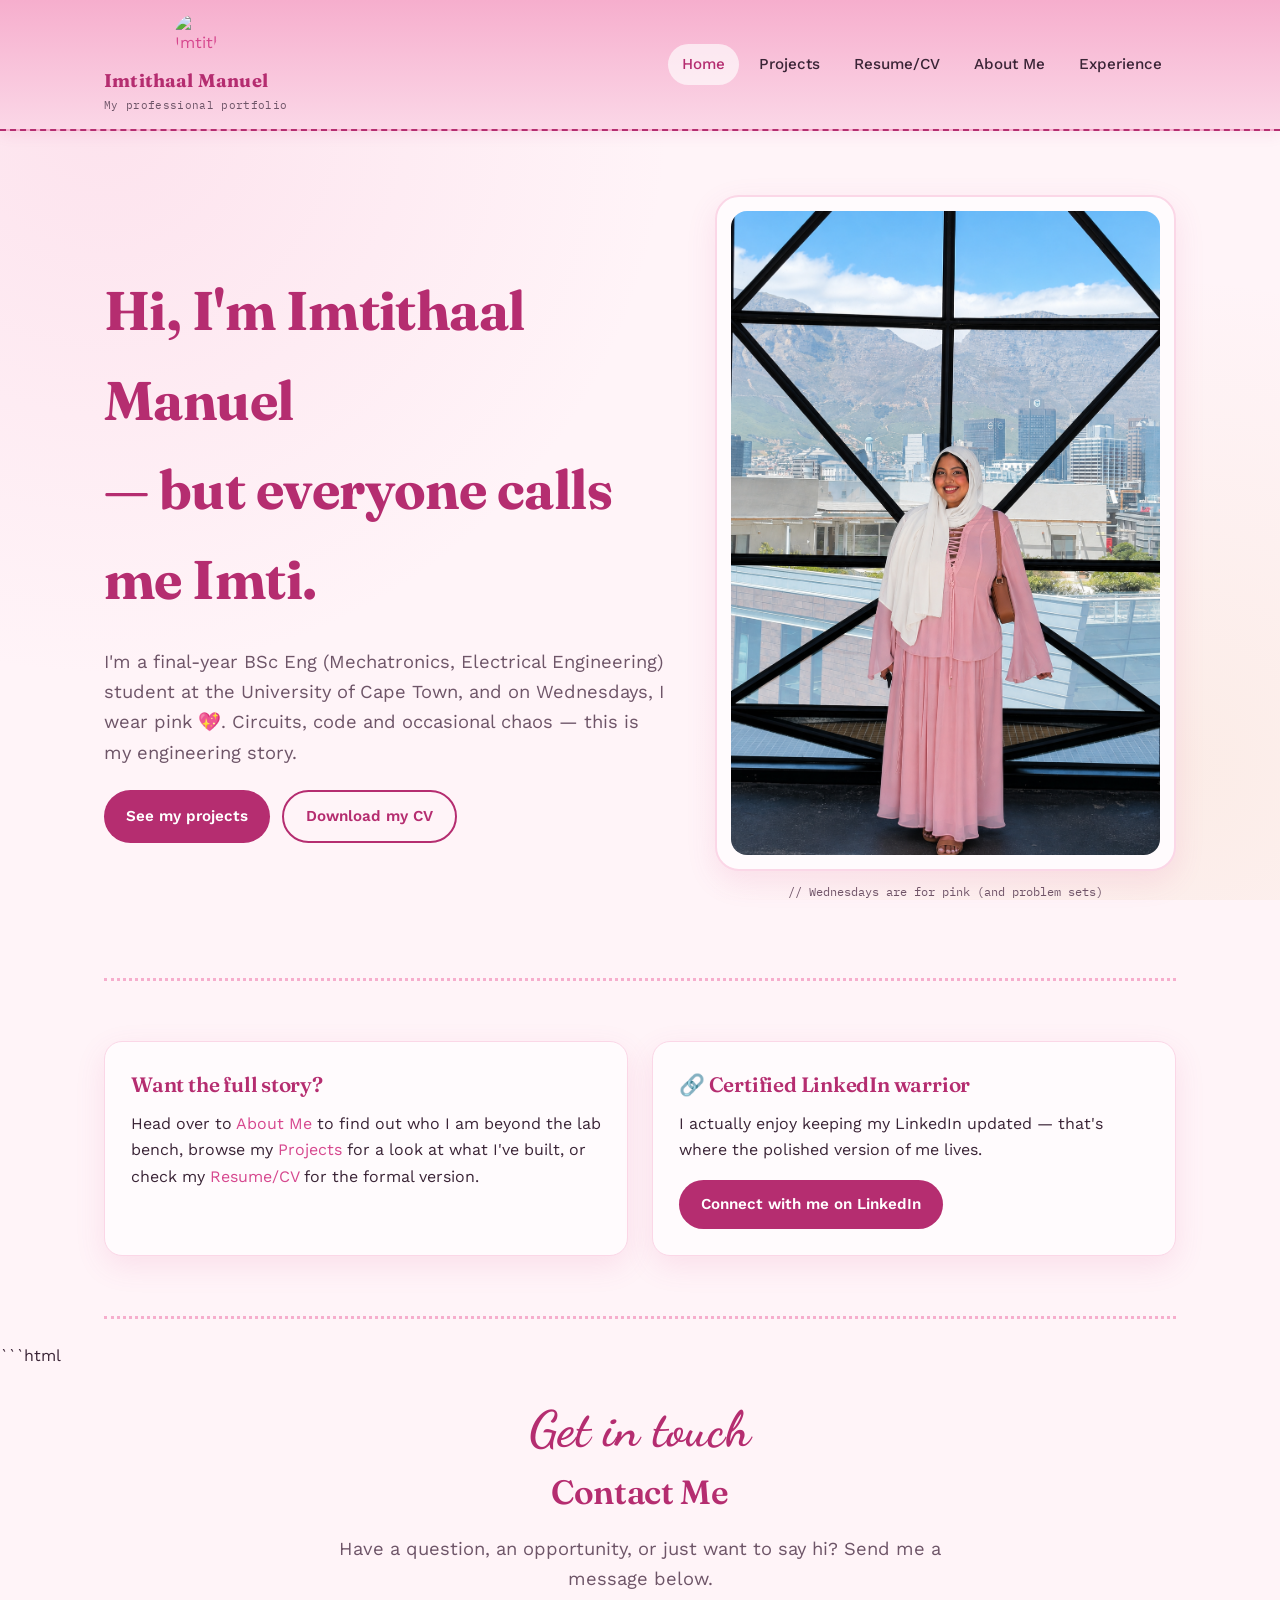
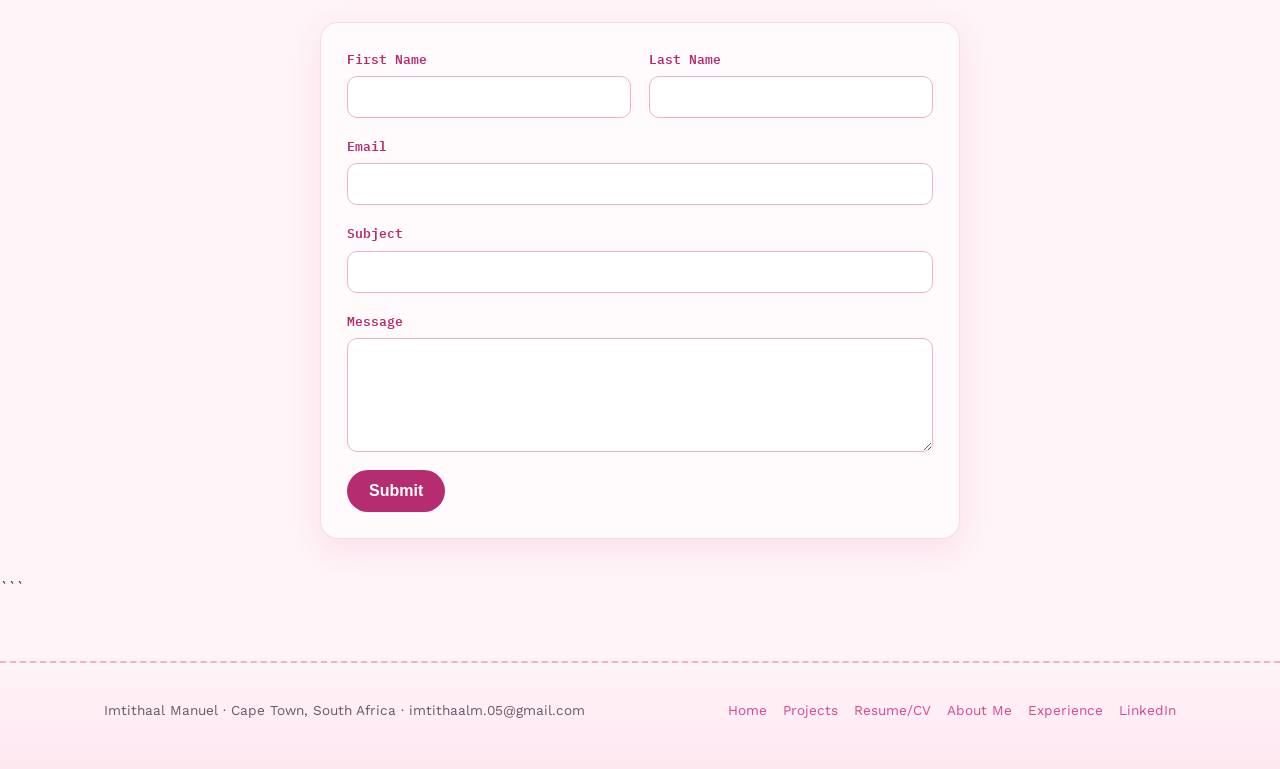
==== index.html @ 87aeeefc "profile pc" ====
<!DOCTYPE html>
<html lang="en">
<head>
<meta charset="UTF-8">
<meta name="viewport" content="width=device-width, initial-scale=1.0">
<title>Imtithaal Manuel — Eportfolio</title>
<meta name="description" content="Imtithaal (Imti) Manuel — 4th year Mechatronics Engineering student at UCT. Eportfolio of projects, experience and CV.">
<link rel="icon" href="data:image/svg+xml,%3Csvg xmlns='http://www.w3.org/2000/svg' viewBox='0 0 100 100'%3E%3Ccircle cx='50' cy='50' r='45' fill='%23f6aecd'/%3E%3Ccircle cx='50' cy='50' r='16' fill='%23d6478e'/%3E%3C/svg%3E">
<link rel="stylesheet" href="style.css">

</head>
<body>
<a class="skip-link" href="#main">Skip to content</a>

<header class="site-header">
  <nav class="nav">

    <a href="index.html" class="brand">
      <img src="images/anime.png" alt="Imtithaal Manuel" class="brand-photo">

      <span class="brand-text">
        <span class="brand-name">Imtithaal Manuel</span>
        <span class="brand-tagline">My professional portfolio</span>
      </span>
    </a>

    <input type="checkbox" id="nav-toggle" class="nav-toggle">

    <label for="nav-toggle" class="hamburger" aria-label="Toggle navigation">
      <span></span>
      <span></span>
      <span></span>
    </label>

    <ul class="nav-links">
      <li><a href="index.html" class="active">Home</a></li>
      <li><a href="projects.html">Projects</a></li>
      <li><a href="cv.html">Resume/CV</a></li>
      <li><a href="about.html">About Me</a></li>
      <li><a href="experience.html">Experience</a></li>
    </ul>

  </nav>
</header>

<main id="main">

  <section class="hero">

    <div class="wrap hero-grid">

      <div>

        <h1>Hi, I'm Imtithaal Manuel<br>&mdash; but everyone calls me Imti.</h1>

        <p class="lede">I'm a final-year BSc Eng (Mechatronics, Electrical Engineering) student at the University of Cape Town, and on Wednesdays, I wear pink &#128150;. Circuits, code and occasional chaos &mdash; this is my engineering story.</p>

        <div class="btn-row">

          <a class="btn" href="projects.html">See my projects</a>

          <a class="btn btn-outline" href="files/Imtithaal_Manuel_CV.pdf" download>Download my CV</a>

        </div>

      </div>

      <div>

        <div class="hero-photo-frame">

          <img src="images/me.png" alt="Imti smiling, wearing a pink outfit">

        </div>

        <p class="hero-photo-caption">// Wednesdays are for pink (and problem sets)</p>

      </div>

    </div>

  </section>

  <div class="wrap"><div class="trace-divider"></div></div>

  <section>
    <div class="wrap">
      <div class="grid-2">
        <div class="card">
          <h3 class="mt-0">Want the full story?</h3>
          <p>Head over to <a href="about.html">About Me</a> to find out who I am beyond the lab bench, browse my <a href="projects.html">Projects</a> for a look at what I've built, or check my <a href="cv.html">Resume/CV</a> for the formal version.</p>
        </div>
        <div class="card">
          <h3 class="mt-0">&#128279; Certified LinkedIn warrior</h3>
          <p>I actually enjoy keeping my LinkedIn updated &mdash; that's where the polished version of me lives.</p>
          <a class="btn" href="https://www.linkedin.com/in/imtithaal-m-58539129a" target="_blank" rel="noopener">Connect with me on LinkedIn</a>
        </div>
      </div>
    </div>
  </section>

  <div class="wrap"><div class="trace-divider"></div></div>

 ```html
<section>
  <div class="wrap">
    <div class="section-head text-center">
      <span class="eyebrow">Get in touch</span>
      <h2>Contact Me</h2>
      <p class="lede" style="margin:0 auto;">
        Have a question, an opportunity, or just want to say hi? Send me a message below.
      </p>
    </div>

    <form class="contact-form card"
          action="https://api.web3forms.com/submit"
          method="POST">

      <!-- Web3Forms access key -->
      <input type="hidden" name="access_key" value="YOUR_ACCESS_KEY">

      <!-- Email settings -->
      <input type="hidden" name="subject" value="New message from your portfolio">
      <input type="hidden" name="from_name" value="Portfolio Contact Form">

      <!-- Honeypot spam protection -->
      <input type="checkbox" name="botcheck" class="hidden" style="display:none;">

      <div class="form-row">
        <div class="form-field">
          <label for="first-name">First Name</label>
          <input type="text" id="first-name" name="First Name" required>
        </div>

        <div class="form-field">
          <label for="last-name">Last Name</label>
          <input type="text" id="last-name" name="Last Name" required>
        </div>
      </div>

      <div class="form-field">
        <label for="email">Email</label>
        <input type="email" id="email" name="Email" required>
      </div>

      <div class="form-field">
        <label for="subject-input">Subject</label>
        <input type="text" id="subject-input" name="Subject" required>
      </div>

      <div class="form-field">
        <label for="message">Message</label>
        <textarea id="message" name="Message" rows="5" required></textarea>
      </div>

      <button type="submit" class="btn">Submit</button>

    </form>
  </div>
</section>
```


</main>

<footer class="site-footer">
  <div class="wrap footer-inner">
    <p>Imtithaal Manuel &middot; Cape Town, South Africa &middot; imtithaalm.05@gmail.com</p>
    <div class="footer-links">
      <a href="index.html">Home</a>
      <a href="projects.html">Projects</a>
      <a href="cv.html">Resume/CV</a>
      <a href="about.html">About Me</a>
      <a href="experience.html">Experience</a>
      <a href="https://www.linkedin.com/in/imtithaal-m-58539129a" target="_blank" rel="noopener">LinkedIn</a>
    </div>
  </div>
</footer>

</body>
</html>
---- style.css ----
/* =========================================================
   Imti Manuel — Eportfolio
   Design system: "Pink Circuit" — baby pink + PCB trace motifs
   ========================================================= */

@import url('https://fonts.googleapis.com/css2?family=Fraunces:ital,opsz,wght@0,9..144,400;0,9..144,600;0,9..144,700;1,9..144,500&family=Work+Sans:wght@300;400;500;600;700&family=IBM+Plex+Mono:wght@400;500;600&family=Dancing+Script:wght@600;700&display=swap');

:root{
  --pink-bg:      #fff4f8;
  --pink-card:    #fffbfd;
  --pink-primary: #f6aecd;
  --pink-soft:    #fbd7e7;
  --pink-deep:    #d6478e;
  --pink-deeper:  #b52d70;
  --ink:          #3a2436;
  --ink-soft:     #6e5568;
  --gold:         #dba64c;
  --trace:        #f2c6dc;
  --radius:       18px;
  --shadow:       0 10px 30px rgba(214,71,142,0.12);
  --maxw:         1120px;
}

*{box-sizing:border-box;}
html{scroll-behavior:smooth;}

body{
  margin:0;
  background:var(--pink-bg);
  color:var(--ink);
  font-family:'Work Sans', sans-serif;
  font-weight:400;
  line-height:1.65;
  -webkit-font-smoothing:antialiased;
}

/* Circuit trace background wash on body */
body{
  background-image:
    radial-gradient(circle at 8% 12%, rgba(246,174,205,0.25), transparent 40%),
    radial-gradient(circle at 92% 85%, rgba(219,166,76,0.10), transparent 35%);
  background-attachment:fixed;
}

h1,h2,h3,h4{
  font-family:'Fraunces', serif;
  color:var(--pink-deeper);
  margin:0 0 0.4em 0;
  font-weight:600;
  letter-spacing:-0.01em;
}

h1{font-size:clamp(2.2rem,5vw,3.4rem); font-weight:700;}
h2{font-size:clamp(1.5rem,3vw,2.1rem);}
h3{font-size:1.3rem;}

p{margin:0 0 1em 0;}
a{color:var(--pink-deep); text-decoration:none;}
a:hover{color:var(--pink-deeper); text-decoration:underline;}

.mono{
  font-family:'IBM Plex Mono', monospace;
  letter-spacing:0.02em;
}

.wrap{
  max-width:var(--maxw);
  margin:0 auto;
  padding:0 24px;
}

/* ---------- Skip link / focus ---------- */
a:focus-visible, button:focus-visible, .chip:focus-visible{
  outline:3px solid var(--pink-deeper);
  outline-offset:2px;
}
.skip-link{
  position:absolute; left:-999px; top:auto;
  background:var(--pink-deeper); color:#fff; padding:10px 16px; border-radius:8px; z-index:999;
}
.skip-link:focus{ left:16px; top:16px; }

/* ---------- Header / Nav (the "board edge") ---------- */
.site-header{
  position:sticky; top:0; z-index:50;
  background:linear-gradient(180deg, var(--pink-primary), var(--pink-soft));
  border-bottom:2px dashed var(--pink-deeper);
  box-shadow:0 4px 14px rgba(181,45,112,0.08);
}
.nav{
  display:flex; align-items:center; justify-content:space-between;
  padding:14px 24px; max-width:var(--maxw); margin:0 auto;
}
.brand{
  display:flex; flex-direction:column; align-items:flex-start; gap:1px;
  text-decoration:none;
}
.brand:hover{ text-decoration:none; }
.brand-name{
  font-family:'Fraunces', serif;
  font-weight:700;
  font-size:1.15rem;
  color:var(--pink-deeper);
  letter-spacing:0.01em;
}
.brand-tagline{
  font-family:'IBM Plex Mono', monospace;
  font-size:0.7rem;
  color:var(--ink-soft);
  letter-spacing:0.03em;
}
.nav-links{
  display:flex; gap:6px; list-style:none; margin:0; padding:0;
}
.nav-links a{
  display:inline-block;
  padding:8px 14px;
  border-radius:999px;
  color:var(--ink);
  font-weight:500;
  font-size:0.95rem;
}
.nav-links a:hover, .nav-links a.active{
  background:rgba(255,255,255,0.65);
  text-decoration:none;
  color:var(--pink-deeper);
}
.nav-toggle{ display:none; }
.hamburger{
  display:none;
  background:none; border:2px solid var(--pink-deeper); border-radius:10px;
  width:42px; height:38px; cursor:pointer;
  flex-direction:column; align-items:center; justify-content:center; gap:4px;
}
.hamburger span{ width:20px; height:2px; background:var(--pink-deeper); display:block; }

@media (max-width: 760px){
  .hamburger{ display:flex; }
  .nav-links{
    position:absolute; top:100%; left:0; right:0;
    flex-direction:column; background:var(--pink-soft);
    padding:10px 20px 18px; gap:2px;
    display:none;
    border-bottom:2px dashed var(--pink-deeper);
  }
  .nav-toggle:checked ~ .nav-links{ display:flex; }
  .nav-links a{ width:100%; }
}

/* ---------- Hero ---------- */
.hero{
  padding:64px 0 40px;
}
.hero-grid{
  display:grid;
  grid-template-columns:1.1fr 0.9fr;
  gap:48px;
  align-items:center;
}
@media (max-width:820px){ .hero-grid{ grid-template-columns:1fr; } }

.eyebrow{
  display:block;
  font-family:'Dancing Script', cursive;
  font-size:clamp(2rem, 4.5vw, 3.1rem);
  font-weight:700;
  text-transform:none;
  letter-spacing:0.01em;
  color:var(--pink-deeper);
  margin-bottom:10px;
  line-height:1;
}

.hero-photo-frame{
  position:relative;
  border-radius:24px;
  padding:14px;
  background:var(--pink-card);
  box-shadow:var(--shadow);
  border:2px solid var(--pink-soft);
}
.hero-photo-frame img{
  width:100%; display:block; border-radius:16px;
}
.hero-photo-caption{
  font-family:'IBM Plex Mono', monospace;
  font-size:0.78rem;
  color:var(--ink-soft);
  text-align:center;
  margin-top:10px;
}

.lede{
  font-size:1.15rem;
  color:var(--ink-soft);
  max-width:56ch;
}

.btn{
  display:inline-flex; align-items:center; gap:8px;
  background:var(--pink-deeper); color:#fff;
  padding:12px 22px; border-radius:999px;
  font-weight:600; font-size:0.95rem;
  border:none; cursor:pointer;
}
.btn:hover{ background:var(--pink-deep); text-decoration:none; color:#fff; }
.btn-outline{
  background:transparent; color:var(--pink-deeper);
  border:2px solid var(--pink-deeper);
}
.btn-outline:hover{ background:var(--pink-soft); color:var(--pink-deeper); }
.btn-row{ display:flex; gap:12px; flex-wrap:wrap; margin-top:22px; }

/* ---------- Divider ---------- */
.trace-divider{
  width:100%; height:0; margin:24px 0;
  border-top:3px dotted var(--pink-primary);
}

/* ---------- Sections ---------- */
section{ padding:36px 0; }
.section-head{ margin-bottom:28px; }
.section-head .eyebrow{ margin-bottom:10px; }

/* ---------- Chips / tags (component labels) ---------- */
.chips{ display:flex; flex-wrap:wrap; gap:10px; }
.chip{
  font-family:'IBM Plex Mono', monospace;
  font-size:0.82rem;
  background:var(--pink-card);
  border:1.5px solid var(--pink-primary);
  color:var(--ink);
  padding:7px 13px;
  border-radius:8px;
  position:relative;
}

/* ---------- Cards ---------- */
.card{
  background:var(--pink-card);
  border-radius:var(--radius);
  border:1px solid var(--pink-soft);
  box-shadow:var(--shadow);
  padding:26px;
}
.grid-2{ display:grid; grid-template-columns:1fr 1fr; gap:24px; }
.grid-3{ display:grid; grid-template-columns:repeat(3,1fr); gap:20px; }
@media (max-width:820px){ .grid-2, .grid-3{ grid-template-columns:1fr; } }

.gallery-strip{
  display:grid; grid-template-columns:repeat(4,1fr); gap:16px;
}
@media (max-width:820px){ .gallery-strip{ grid-template-columns:repeat(2,1fr); } }
.gallery-strip figure{ margin:0; }
.gallery-strip img{
  width:100%; height:190px; object-fit:cover; border-radius:14px;
  border:2px solid var(--pink-soft);
}
.gallery-strip figcaption{
  font-family:'IBM Plex Mono', monospace;
  font-size:0.74rem; color:var(--ink-soft);
  margin-top:8px; text-align:center;
}

/* ---------- IC-chip style badge for course codes ---------- */
.ic-badge{
  display:inline-block;
  font-family:'Dancing Script', cursive;
  font-weight:700; font-size:1.7rem;
  color:var(--pink-deeper);
  line-height:1;
}

/* ---------- Project cards ---------- */
.project{
  background:var(--pink-card);
  border-radius:var(--radius);
  border:1px solid var(--pink-soft);
  box-shadow:var(--shadow);
  overflow:hidden;
  margin-bottom:36px;
  display:grid;
  grid-template-columns:0.9fr 1.1fr;
  align-items:center;
}
.project.reverse{ direction:rtl; }
.project.reverse > *{ direction:ltr; }
@media (max-width:820px){
  .project, .project.reverse{ grid-template-columns:1fr; direction:ltr; }
}
.project img{
  width:100%;
  aspect-ratio:4/3;
  object-fit:cover;
  object-position:center;
  display:block;
}
.project-body{ padding:28px 30px; }
.project-body .ic-badge{ margin-bottom:14px; }
.project-tools{ margin-top:16px; display:flex; flex-wrap:wrap; gap:8px; }
.project-tools .chip{ font-size:0.75rem; padding:5px 10px; }
.report-slot{
  margin-top:18px;
  border:1.5px dashed var(--pink-primary);
  border-radius:12px;
  padding:12px 16px;
  font-size:0.85rem;
  color:var(--ink-soft);
  background:rgba(255,255,255,0.5);
}

/* ---------- Timeline (experience) ---------- */
.timeline{
  border-left:3px dashed var(--pink-primary);
  padding-left:28px;
  margin-left:8px;
}
.timeline-item{
  position:relative;
  margin-bottom:44px;
}
.timeline-item::before{
  content:""; position:absolute; left:-35px; top:6px;
  width:14px; height:14px; border-radius:50%;
  background:var(--gold); border:3px solid var(--pink-bg);
  box-shadow:0 0 0 2px var(--pink-deeper);
}
.timeline-date{
  font-family:'IBM Plex Mono', monospace;
  font-size:0.8rem; color:var(--pink-deeper); font-weight:600;
  text-transform:uppercase; letter-spacing:0.06em;
}
.timeline-item img{
  width:100%; max-width:520px; border-radius:16px; margin-top:14px;
  border:2px solid var(--pink-soft); box-shadow:var(--shadow);
}
.timeline-item .img-row{ display:flex; gap:16px; flex-wrap:wrap; align-items:flex-start; }
.timeline-item .img-row img{
  width:100%;
  max-width:380px;
  height:auto;
  aspect-ratio:4/3;
  object-fit:cover;
  object-position:center;
}
@media (max-width:600px){
  .timeline-item .img-row img{ max-width:100%; }
}

/* ---------- CV page ---------- */
.cv-grid{ display:grid; grid-template-columns:repeat(2,1fr); gap:24px; }
@media (max-width:820px){ .cv-grid{ grid-template-columns:1fr; } }
.cv-block h3{
  display:flex; align-items:center; gap:10px;
}
.cv-block h3::before{
  content:""; width:8px; height:8px; border-radius:50%; background:var(--gold);
}
.cv-list{ list-style:none; margin:0; padding:0; }
.cv-list li{
  padding:10px 0; border-bottom:1px dashed var(--pink-soft);
}
.cv-list li:last-child{ border-bottom:none; }
.cv-role{ font-weight:600; color:var(--ink); }
.cv-date{
  font-family:'IBM Plex Mono', monospace; font-size:0.78rem; color:var(--ink-soft);
}

.download-panel{
  background:linear-gradient(135deg, var(--pink-primary), var(--pink-soft));
  border-radius:var(--radius);
  padding:32px;
  text-align:center;
  box-shadow:var(--shadow);
  margin-bottom:40px;
}
.download-panel p{ color:var(--ink); }

/* ---------- Contact form ---------- */
.contact-form{
  max-width:640px;
  margin:0 auto;
}
.form-row{
  display:grid; grid-template-columns:1fr 1fr; gap:18px;
}
@media (max-width:560px){ .form-row{ grid-template-columns:1fr; } }
.form-field{ margin-bottom:18px; display:flex; flex-direction:column; }
.form-field label{
  font-family:'IBM Plex Mono', monospace;
  font-size:0.8rem; color:var(--pink-deeper); font-weight:600;
  margin-bottom:6px;
}
.form-field input, .form-field textarea{
  font-family:'Work Sans', sans-serif;
  font-size:0.95rem;
  padding:11px 14px;
  border-radius:10px;
  border:1.5px solid var(--pink-primary);
  background:#fff;
  color:var(--ink);
  resize:vertical;
}
.form-field input:focus, .form-field textarea:focus{
  outline:none;
  border-color:var(--pink-deeper);
  box-shadow:0 0 0 3px rgba(214,71,142,0.15);
}
.contact-form .btn{
  border:none; cursor:pointer; font-size:1rem;
}

/* ---------- Callout / linkedin ---------- */
.callout{
  background:var(--pink-card);
  border-left:5px solid var(--gold);
  border-radius:0 var(--radius) var(--radius) 0;
  padding:22px 26px;
  box-shadow:var(--shadow);
}

/* ---------- Footer ---------- */
.site-footer{
  margin-top:60px;
  padding:36px 0 48px;
  border-top:2px dashed var(--pink-primary);
  background:linear-gradient(180deg, transparent, rgba(246,174,205,0.18));
}
.footer-inner{
  display:flex; justify-content:space-between; align-items:center; flex-wrap:wrap; gap:14px;
}
.footer-inner p{ margin:0; font-size:0.85rem; color:var(--ink-soft); }
.footer-links{ display:flex; gap:16px; }
.footer-links a{ font-size:0.85rem; }

/* ---------- utilities ---------- */
.text-center{ text-align:center; }
.mt-0{ margin-top:0; }
.small{ font-size:0.85rem; color:var(--ink-soft); }

/* =========================================================
   Projects grid (overview page) + project detail pages
   ========================================================= */
.project-grid{
  display:grid;
  grid-template-columns:repeat(auto-fit, minmax(220px,1fr));
  gap:22px;
}
.project-card{
  display:flex; flex-direction:column;
  background:var(--pink-card);
  border-radius:var(--radius);
  border:1px solid var(--pink-soft);
  box-shadow:var(--shadow);
  overflow:hidden;
  text-decoration:none;
  color:var(--ink);
  transition:transform 0.15s ease, box-shadow 0.15s ease;
}
.project-card:hover{
  transform:translateY(-4px);
  box-shadow:0 16px 34px rgba(214,71,142,0.2);
  text-decoration:none;
}
.project-card img{
  width:100%; aspect-ratio:4/3; max-height:170px; object-fit:cover; display:block;
}
.project-card-body{ padding:20px 22px 24px; flex:1; display:flex; flex-direction:column; }
.project-card-body .ic-badge{ align-self:flex-start; margin-bottom:10px; }
.project-card-body h3{ margin-bottom:8px; font-size:1.15rem; }
.project-card-body p{
  color:var(--ink-soft); font-size:0.92rem; flex:1; margin-bottom:14px;
}
.read-more{
  font-family:'IBM Plex Mono', monospace;
  font-size:0.82rem; font-weight:600;
  color:var(--pink-deeper);
}
.project-card:hover .read-more{ text-decoration:underline; }

.detail-back{
  display:inline-flex; align-items:center; gap:6px;
  font-family:'IBM Plex Mono', monospace; font-size:0.85rem;
  margin-bottom:18px;
}

.project-detail{
  background:var(--pink-card);
  border-radius:var(--radius);
  border:1px solid var(--pink-soft);
  box-shadow:var(--shadow);
  overflow:hidden;
  display:grid;
  grid-template-columns:0.7fr 1.3fr;
  max-width:900px;
  margin:0 auto;
}
@media (max-width:820px){ .project-detail{ grid-template-columns:1fr; max-width:520px; } }
.project-detail img{ width:100%; height:100%; max-height:320px; object-fit:cover; object-position:center; }
.project-detail-body{ padding:28px 30px; }
.project-detail-body .ic-badge{ margin-bottom:14px; }

/* =========================================================
   Resume / CV page — distinct typography
   ========================================================= */
body.resume-page{
  font-family:'DM Sans', 'Work Sans', sans-serif;
}
body.resume-page h1, body.resume-page h2, body.resume-page h3{
  font-family:'Poppins', sans-serif;
  font-weight:600;
}
body.resume-page .cv-role{ font-family:'DM Sans', sans-serif; font-weight:600; }
body.resume-page .lede{ font-family:'DM Sans', sans-serif; }
.resume-intro{
  background:linear-gradient(135deg, var(--pink-primary), var(--pink-soft));
  border-radius:var(--radius);
  padding:36px;
  text-align:center;
  box-shadow:var(--shadow);
  margin-bottom:40px;
}
.resume-intro p{ font-family:'DM Sans', sans-serif; font-size:1.05rem; max-width:60ch; margin:0 auto 20px; }

/* =========================================================
   About Me — hobbies grid
   ========================================================= */
.hobby-grid{
  display:grid; grid-template-columns:repeat(auto-fill, minmax(150px,1fr)); gap:16px;
  max-width:760px;
}
@media (max-width:520px){ .hobby-grid{ grid-template-columns:repeat(2,1fr); } }
.hobby-grid figure{ margin:0; }
.hobby-grid img{
  width:100%; aspect-ratio:1/1; object-fit:cover; border-radius:14px;
  border:2px solid var(--pink-soft); box-shadow:var(--shadow);
}
.hobby-grid figcaption{
  font-family:'IBM Plex Mono', monospace; font-size:0.78rem; color:var(--ink-soft);
  margin-top:8px; text-align:center;
}

/* Profile picture in header */
.brand {
  display: flex;
  align-items: center;
  gap: 10px;
}

.brand-photo {
  width: 42px;
  height: 42px;
  border-radius: 50%;
  object-fit: cover;
  flex-shrink: 0;
}

.brand-text {
  display: flex;
  flex-direction: column;
}
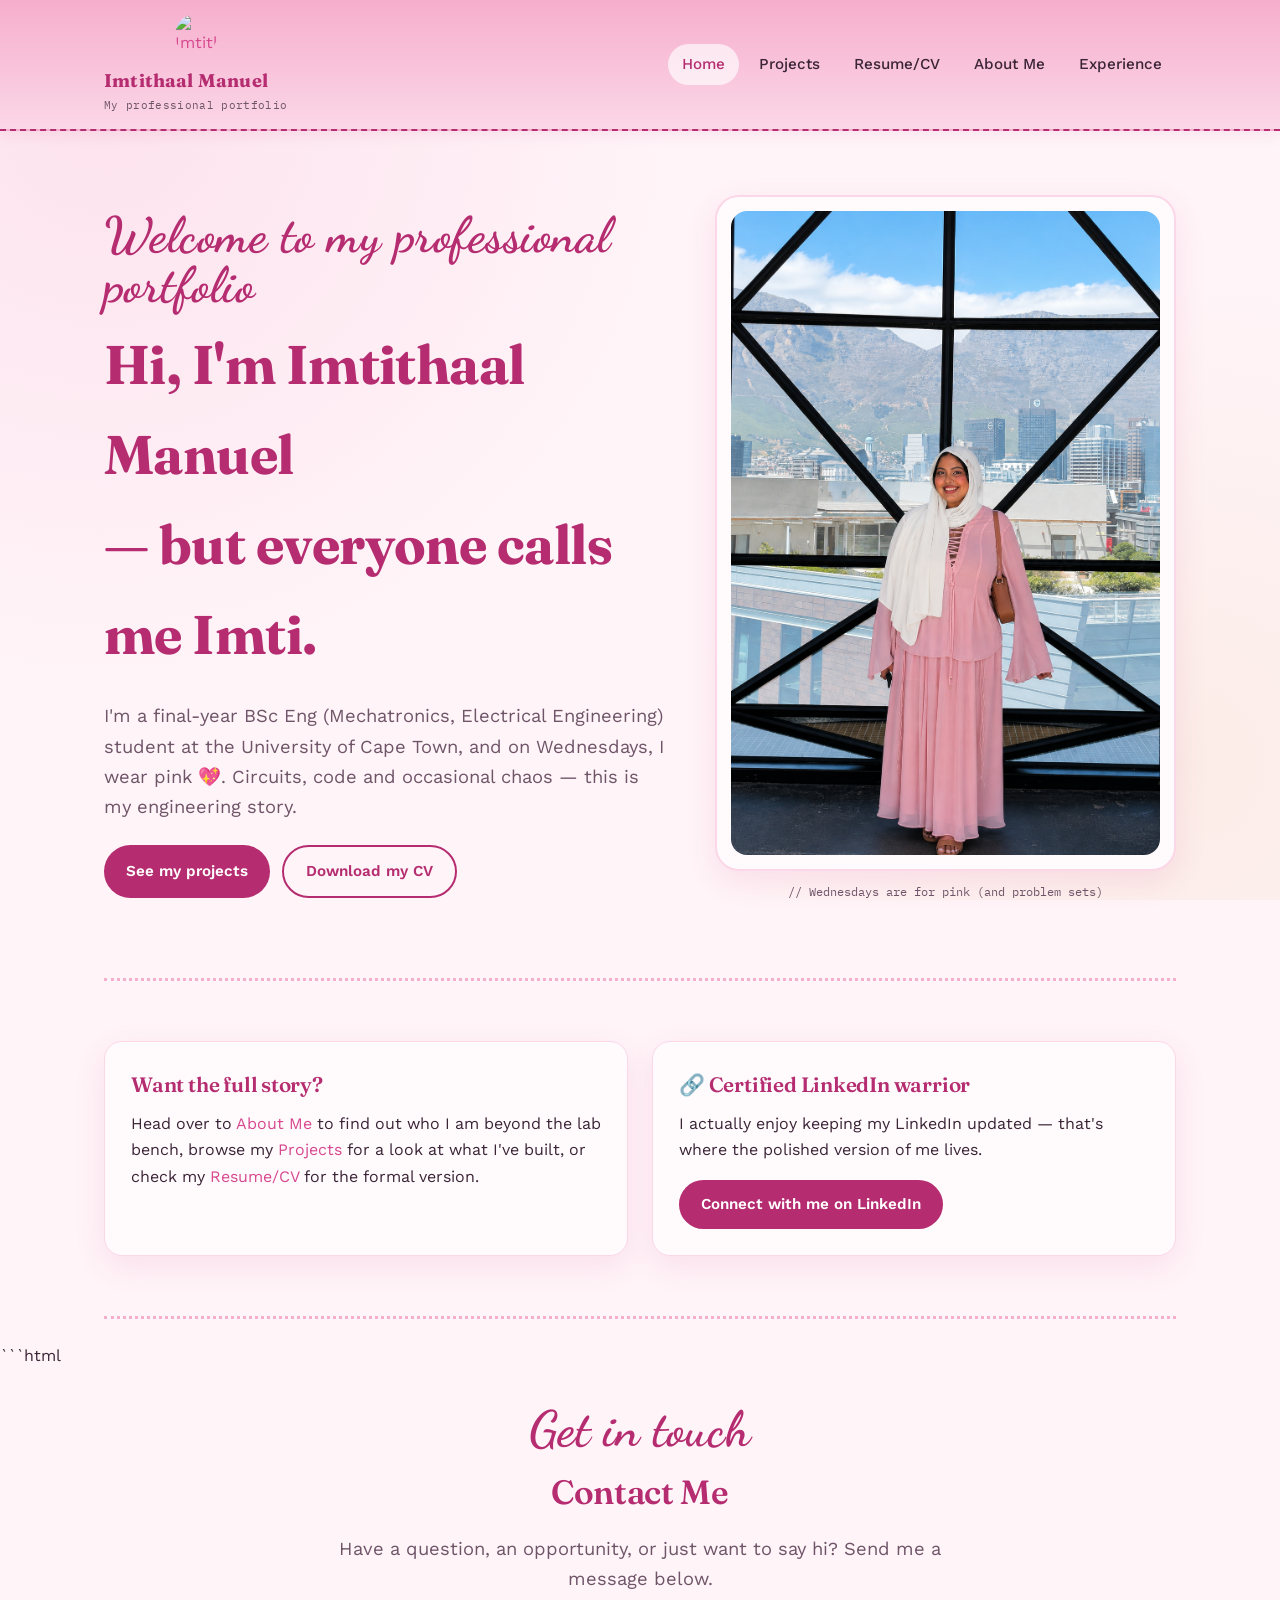
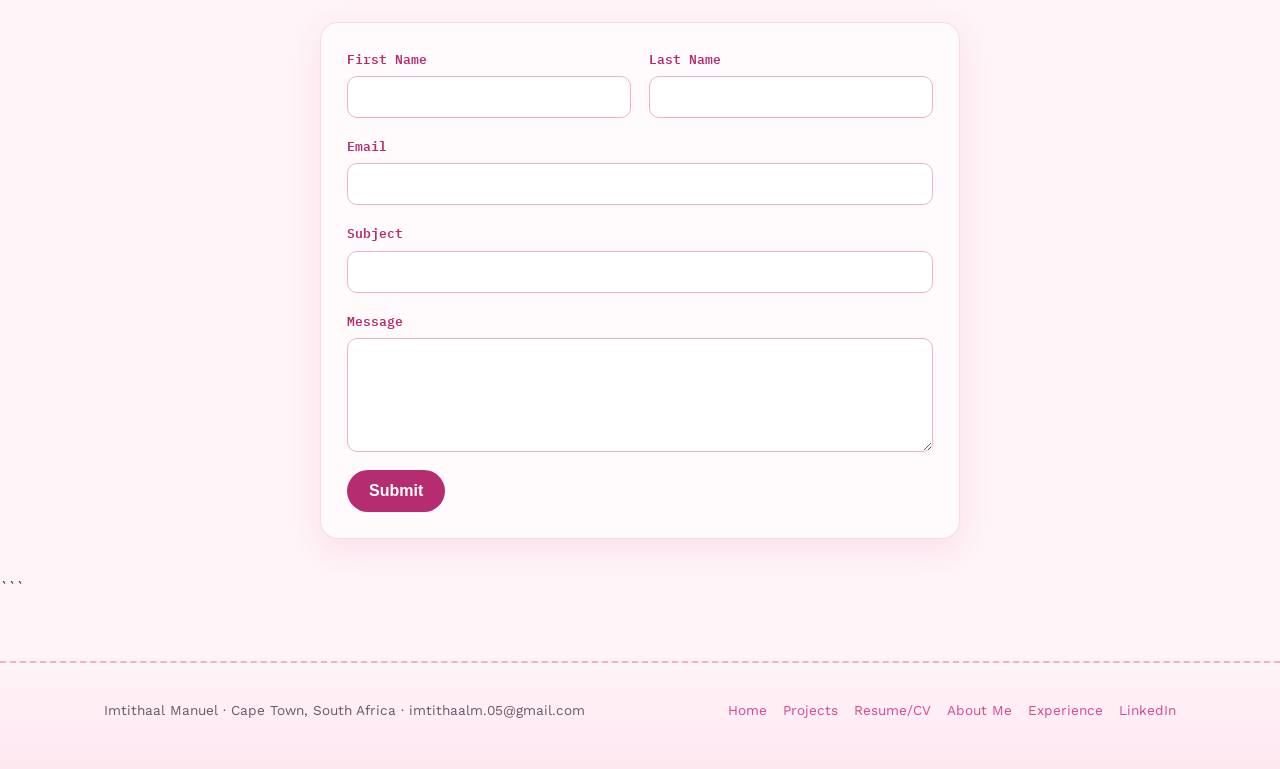
==== commit 78a2e275: "my intro" ====
--- a/index.html
+++ b/index.html
@@ -46,24 +46,19 @@
 <main id="main">
 
   <section class="hero">
+  <div class="wrap hero-grid">
+    <div>
+      <span class="eyebrow">Welcome to my professional portfolio</span>
 
-    <div class="wrap hero-grid">
+      <h1>Hi, I'm Imtithaal Manuel<br>&mdash; but everyone calls me Imti.</h1>
 
-      <div>
+      <p class="lede">I'm a final-year BSc Eng (Mechatronics, Electrical Engineering) student at the University of Cape Town, and on Wednesdays, I wear pink &#128150;. Circuits, code and occasional chaos &mdash; this is my engineering story.</p>
 
-        <h1>Hi, I'm Imtithaal Manuel<br>&mdash; but everyone calls me Imti.</h1>
-
-        <p class="lede">I'm a final-year BSc Eng (Mechatronics, Electrical Engineering) student at the University of Cape Town, and on Wednesdays, I wear pink &#128150;. Circuits, code and occasional chaos &mdash; this is my engineering story.</p>
-
-        <div class="btn-row">
-
-          <a class="btn" href="projects.html">See my projects</a>
-
-          <a class="btn btn-outline" href="files/Imtithaal_Manuel_CV.pdf" download>Download my CV</a>
-
-        </div>
-
+      <div class="btn-row">
+        <a class="btn" href="projects.html">See my projects</a>
+        <a class="btn btn-outline" href="files/Imtithaal_Manuel_CV.pdf" download>Download my CV</a>
       </div>
+    </div>
 
       <div>
 
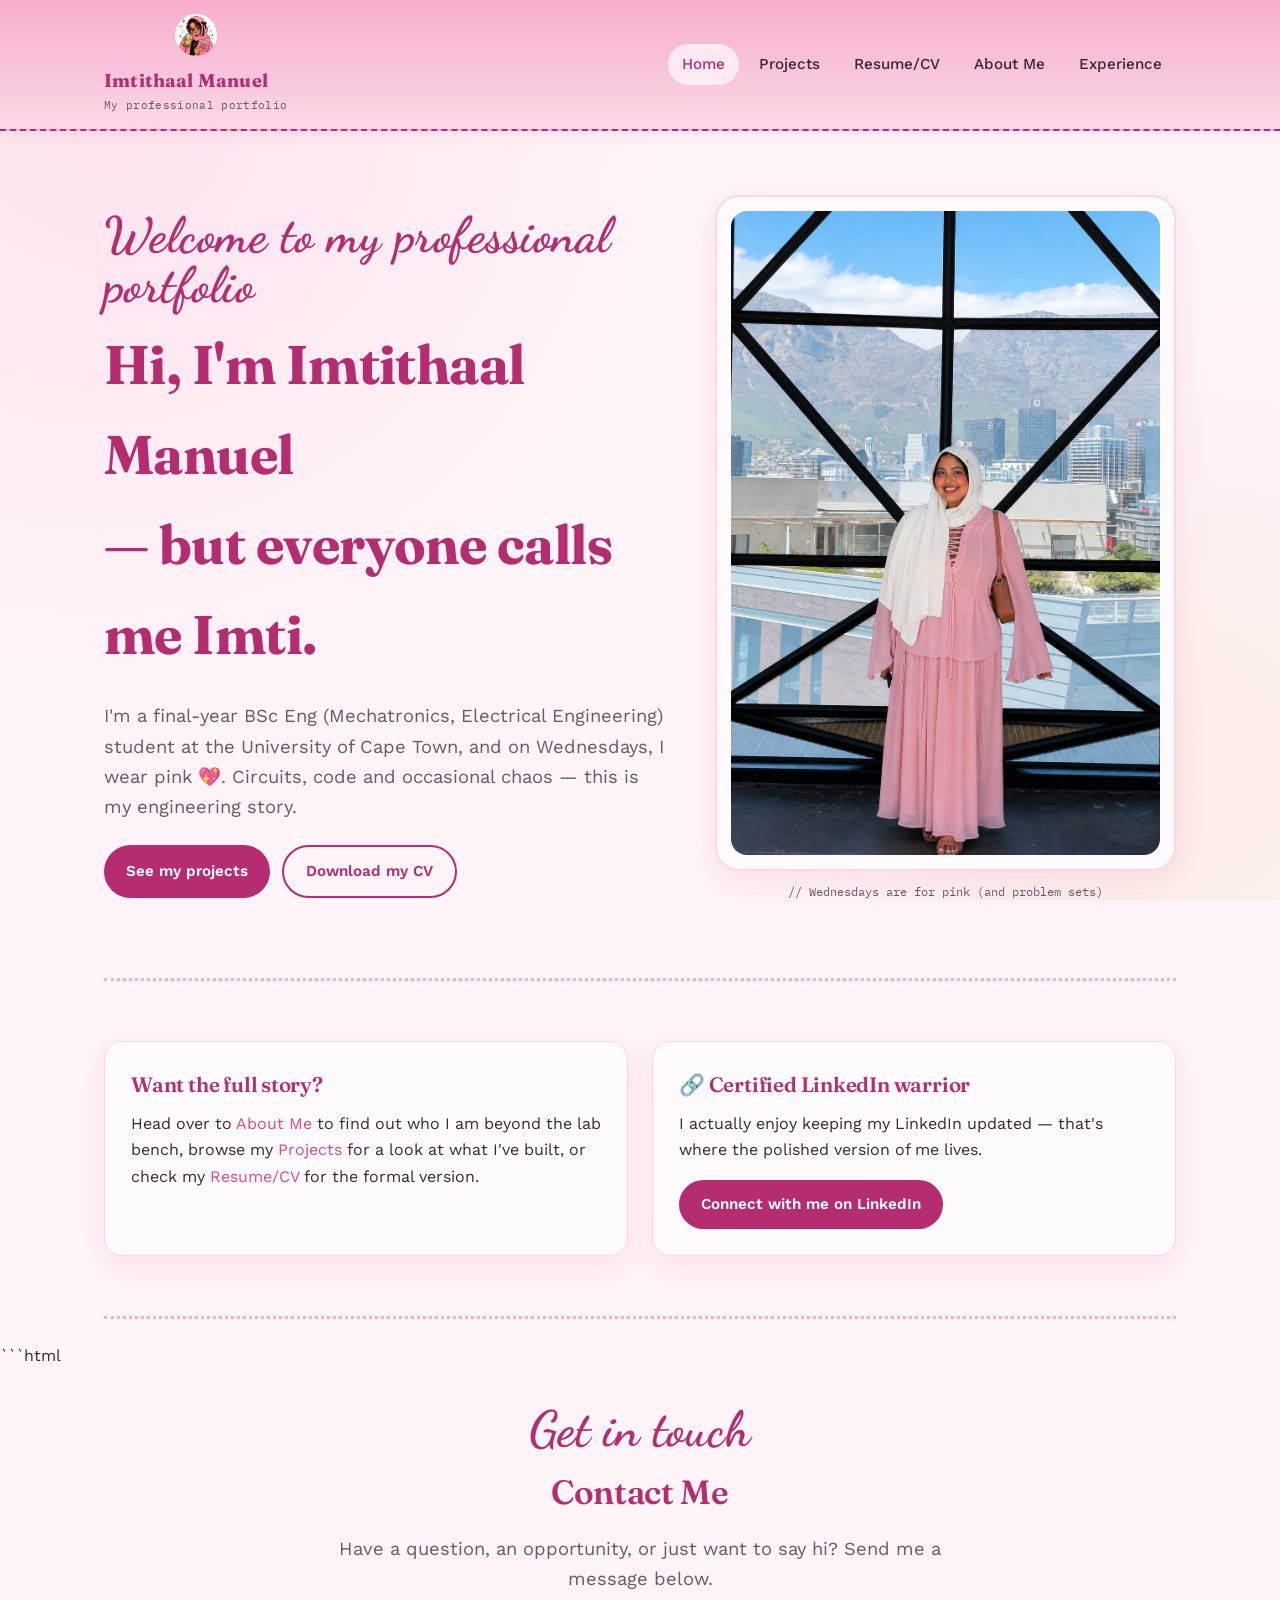
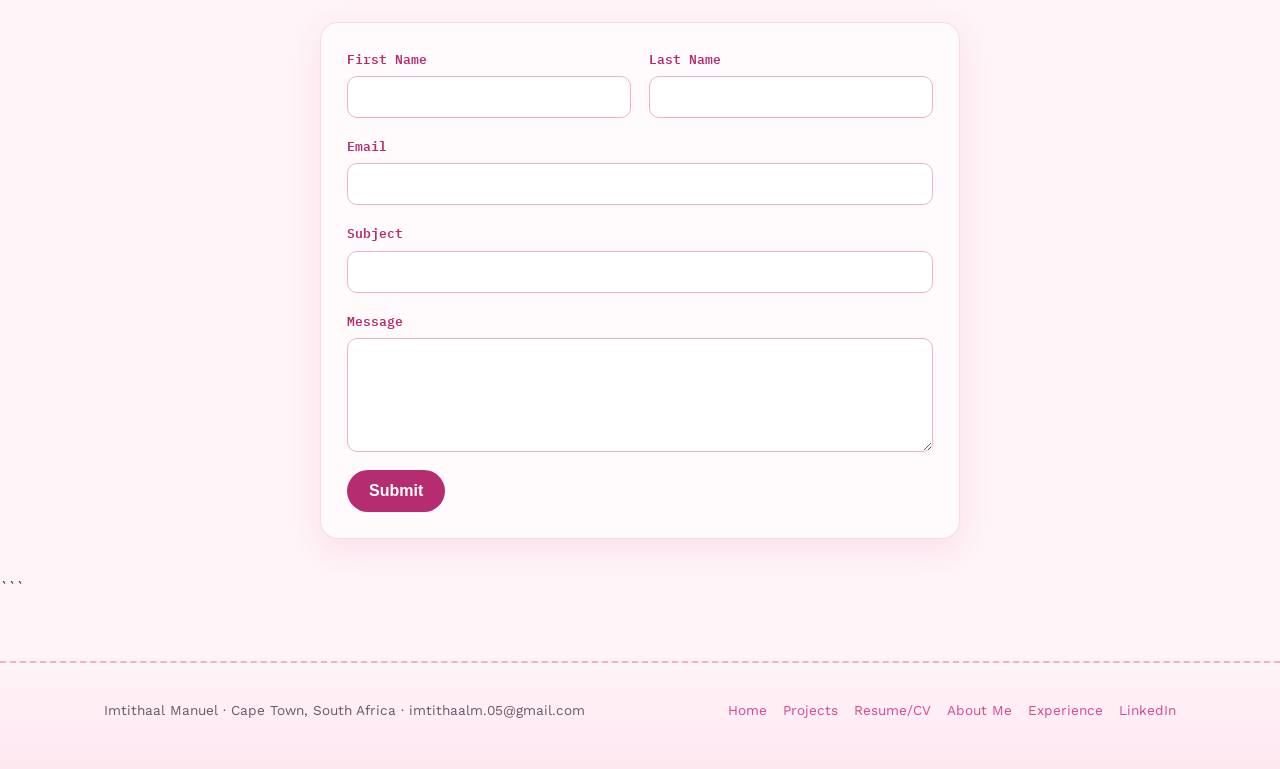
==== commit 903b34c1: "anime pic" ====
--- a/index.html
+++ b/index.html
@@ -16,7 +16,7 @@
   <nav class="nav">
 
     <a href="index.html" class="brand">
-      <img src="images/anime.png" alt="Imtithaal Manuel" class="brand-photo">
+      <img src="images/anime .png" alt="Imtithaal Manuel" class="brand-photo">
 
       <span class="brand-text">
         <span class="brand-name">Imtithaal Manuel</span>
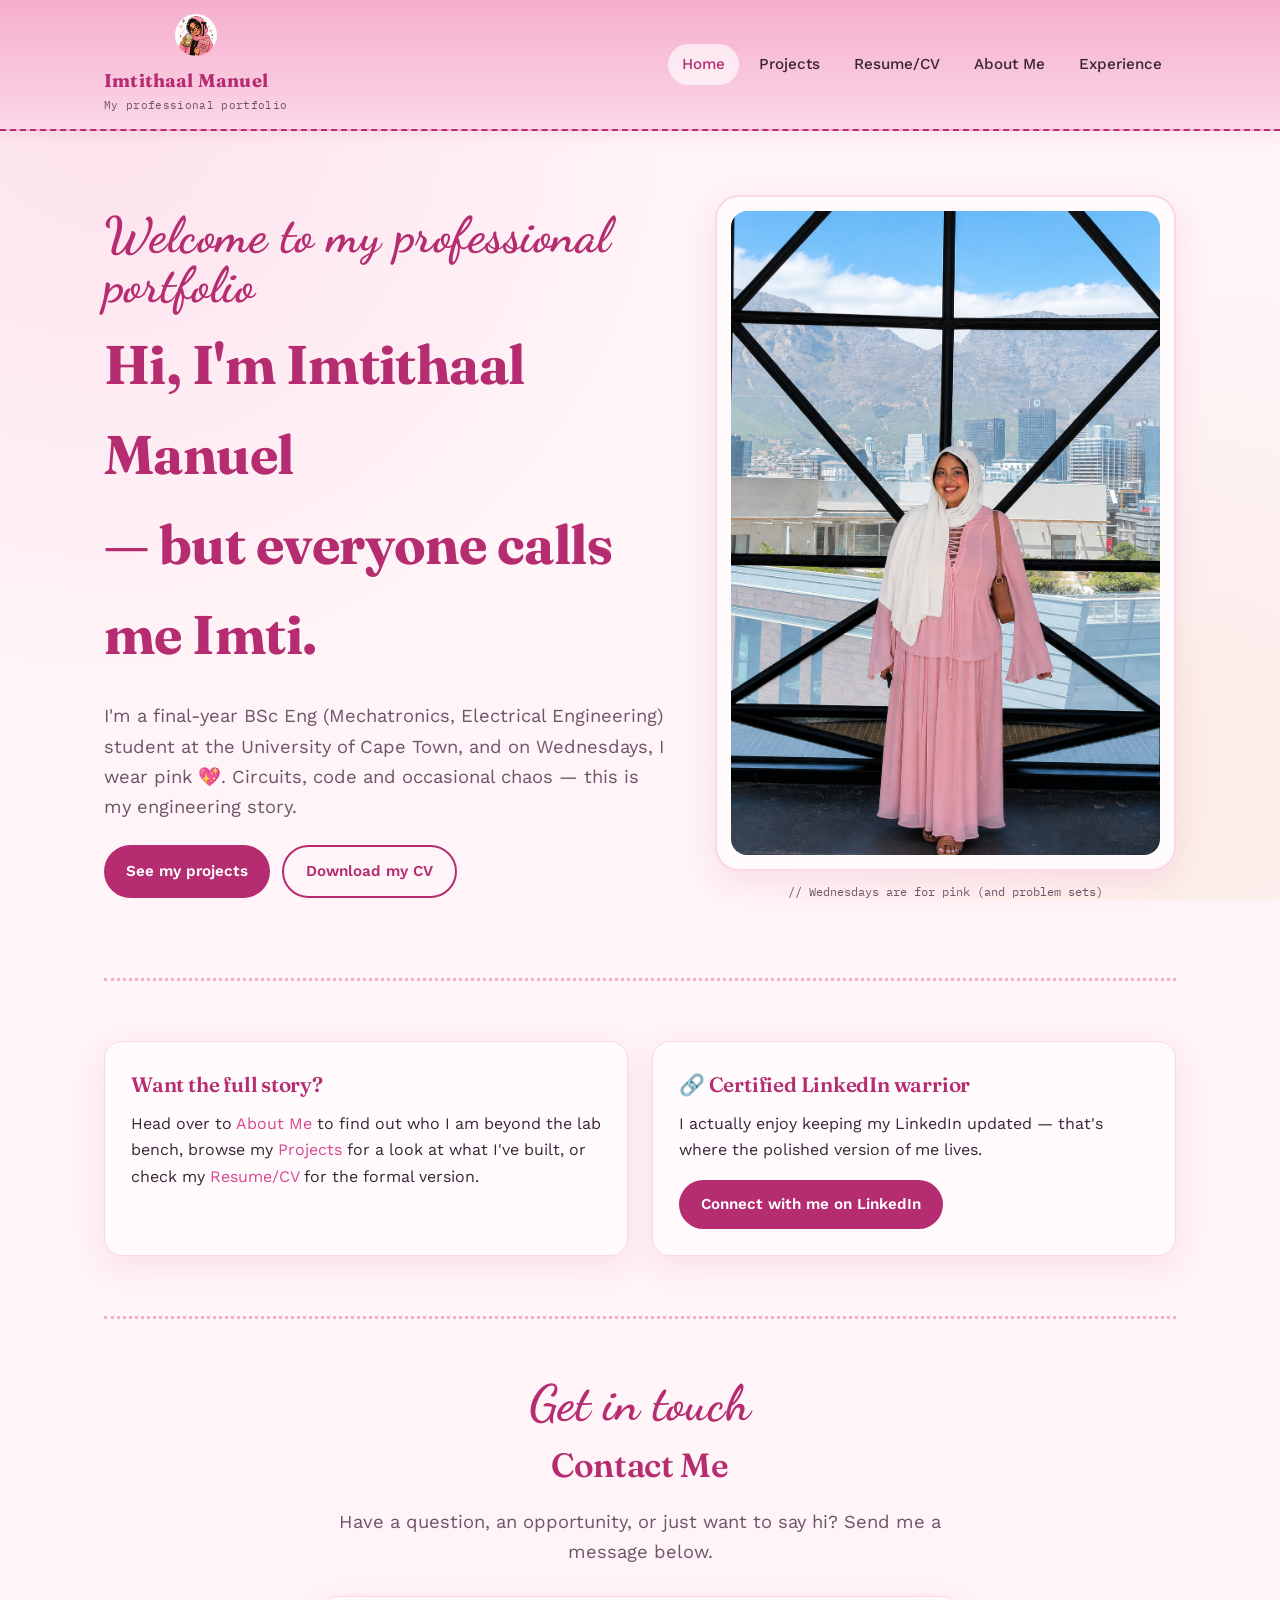
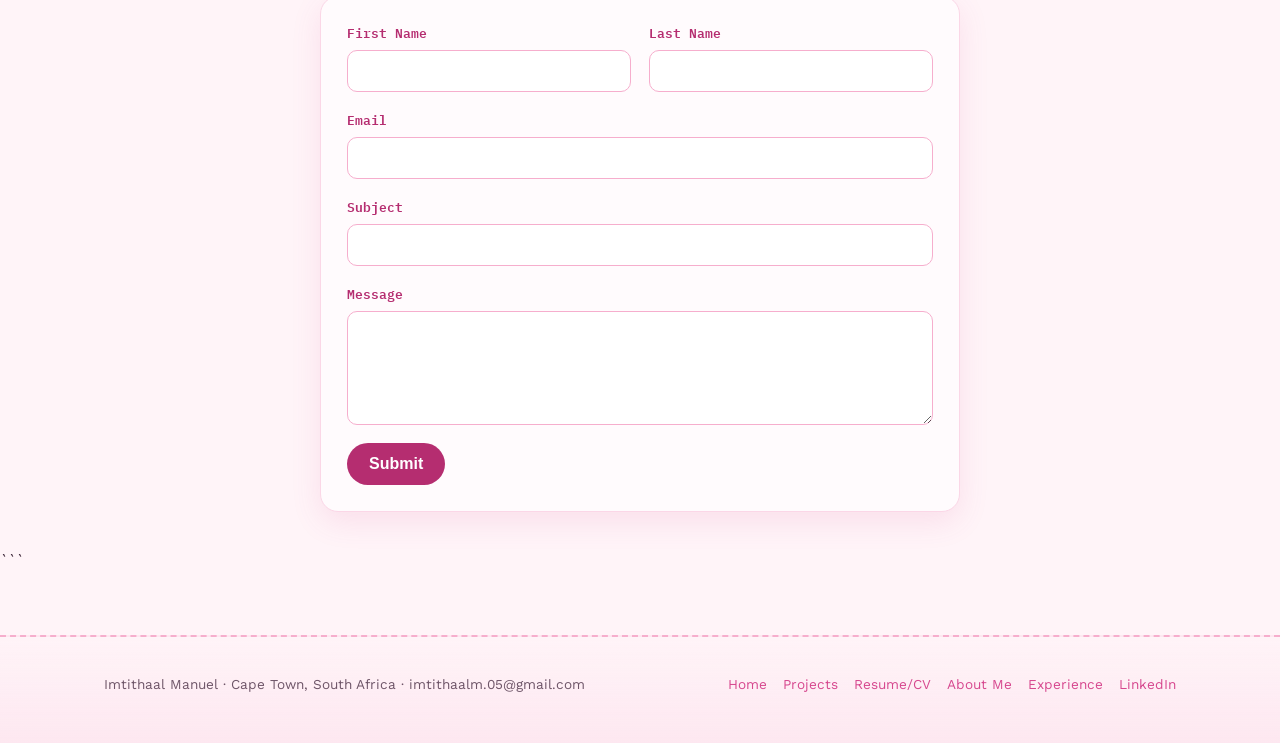
==== commit 3ebc7d7d: "head cv update" ====
--- a/index.html
+++ b/index.html
@@ -16,7 +16,7 @@
   <nav class="nav">
 
     <a href="index.html" class="brand">
-      <img src="images/anime .png" alt="Imtithaal Manuel" class="brand-photo">
+      <img src="images/anime.png" alt="Imtithaal Manuel" class="brand-photo">
 
       <span class="brand-text">
         <span class="brand-name">Imtithaal Manuel</span>
@@ -96,7 +96,7 @@
 
   <div class="wrap"><div class="trace-divider"></div></div>
 
- ```html
+
 <section>
   <div class="wrap">
     <div class="section-head text-center">
--- a/style.css
+++ b/style.css
@@ -558,4 +558,5 @@
 .brand-text {
   display: flex;
   flex-direction: column;
-}+}
+
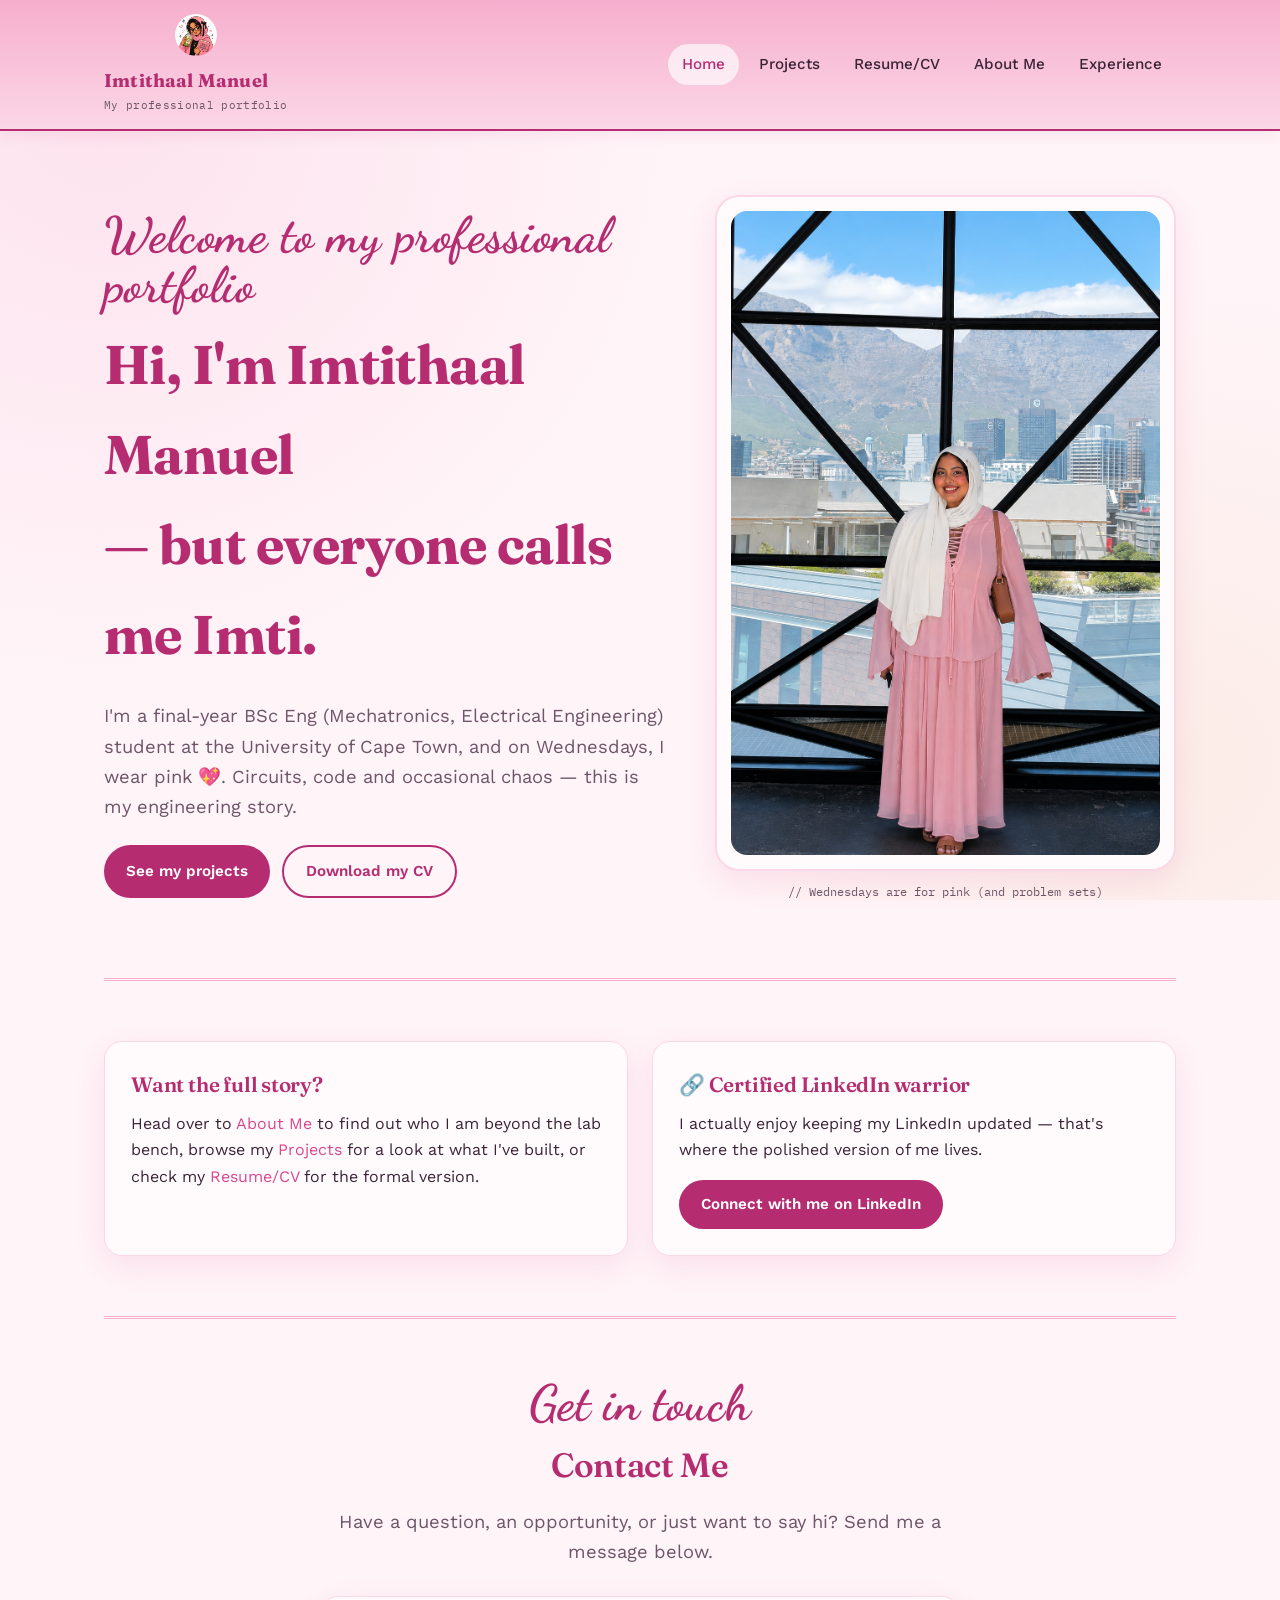
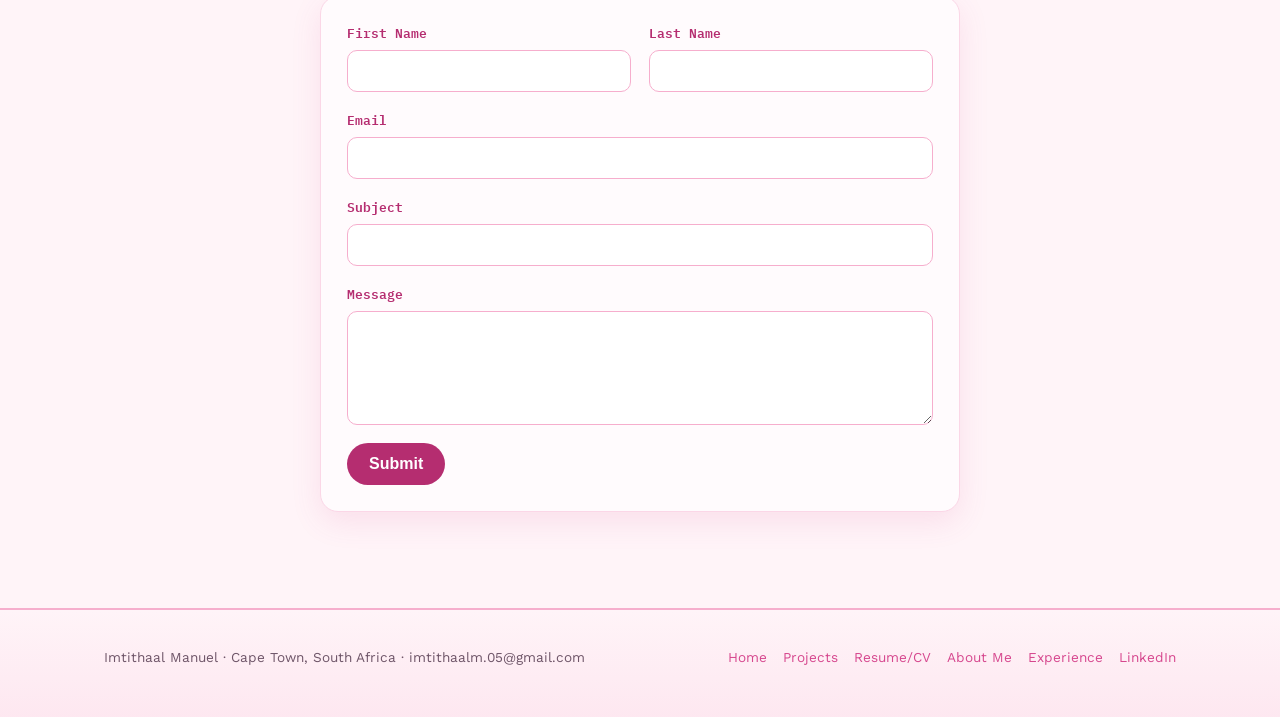
==== commit c98c92d2: "dounle" ====
--- a/index.html
+++ b/index.html
@@ -56,7 +56,7 @@
 
       <div class="btn-row">
         <a class="btn" href="projects.html">See my projects</a>
-        <a class="btn btn-outline" href="files/Imtithaal_Manuel_CV.pdf" download>Download my CV</a>
+        <a class="btn btn-outline" href="files/Imtithaal Manuel CV.pdf" download>Download my CV</a>
       </div>
     </div>
 
@@ -153,7 +153,7 @@
     </form>
   </div>
 </section>
-```
+
 
 
 </main>
--- a/style.css
+++ b/style.css
@@ -84,7 +84,7 @@
 .site-header{
   position:sticky; top:0; z-index:50;
   background:linear-gradient(180deg, var(--pink-primary), var(--pink-soft));
-  border-bottom:2px dashed var(--pink-deeper);
+  border-bottom:2px solid var(--pink-deeper);
   box-shadow:0 4px 14px rgba(181,45,112,0.08);
 }
 .nav{
@@ -141,7 +141,7 @@
     flex-direction:column; background:var(--pink-soft);
     padding:10px 20px 18px; gap:2px;
     display:none;
-    border-bottom:2px dashed var(--pink-deeper);
+    border-bottom:2px solid var(--pink-deeper);
   }
   .nav-toggle:checked ~ .nav-links{ display:flex; }
   .nav-links a{ width:100%; }
@@ -214,7 +214,7 @@
 /* ---------- Divider ---------- */
 .trace-divider{
   width:100%; height:0; margin:24px 0;
-  border-top:3px dotted var(--pink-primary);
+  border-top:3px double var(--pink-primary);
 }
 
 /* ---------- Sections ---------- */
@@ -301,7 +301,7 @@
 .project-tools .chip{ font-size:0.75rem; padding:5px 10px; }
 .report-slot{
   margin-top:18px;
-  border:1.5px dashed var(--pink-primary);
+  border:1.5px solid var(--pink-primary);
   border-radius:12px;
   padding:12px 16px;
   font-size:0.85rem;
@@ -311,7 +311,7 @@
 
 /* ---------- Timeline (experience) ---------- */
 .timeline{
-  border-left:3px dashed var(--pink-primary);
+  border-left:3px solid var(--pink-primary);
   padding-left:28px;
   margin-left:8px;
 }
@@ -358,7 +358,7 @@
 }
 .cv-list{ list-style:none; margin:0; padding:0; }
 .cv-list li{
-  padding:10px 0; border-bottom:1px dashed var(--pink-soft);
+  padding:10px 0; border-bottom:1px solid var(--pink-soft);
 }
 .cv-list li:last-child{ border-bottom:none; }
 .cv-role{ font-weight:600; color:var(--ink); }
@@ -419,11 +419,11 @@
   box-shadow:var(--shadow);
 }
 
-/* ---------- Footer ---------- */
+/* ---------- Footer ---------- */ 
 .site-footer{
   margin-top:60px;
   padding:36px 0 48px;
-  border-top:2px dashed var(--pink-primary);
+  border-top:2px solid var(--pink-primary);
   background:linear-gradient(180deg, transparent, rgba(246,174,205,0.18));
 }
 .footer-inner{
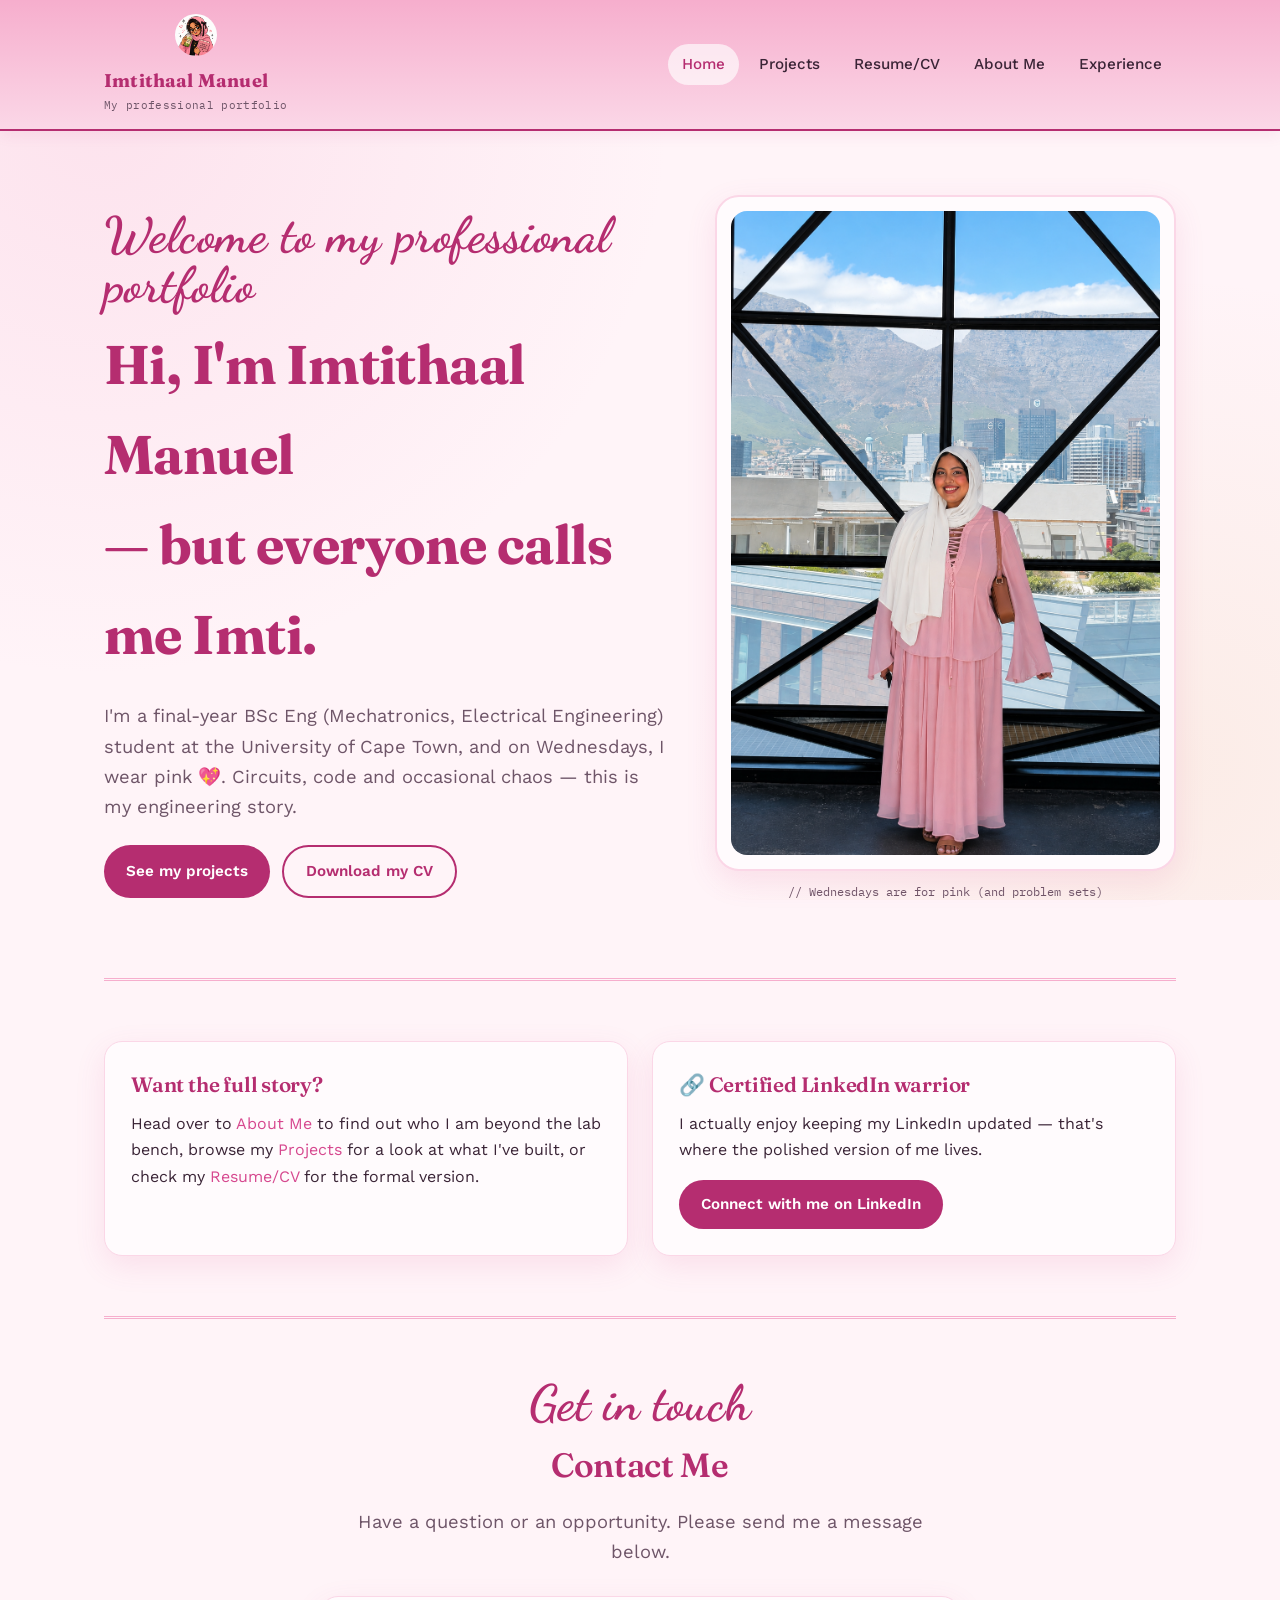
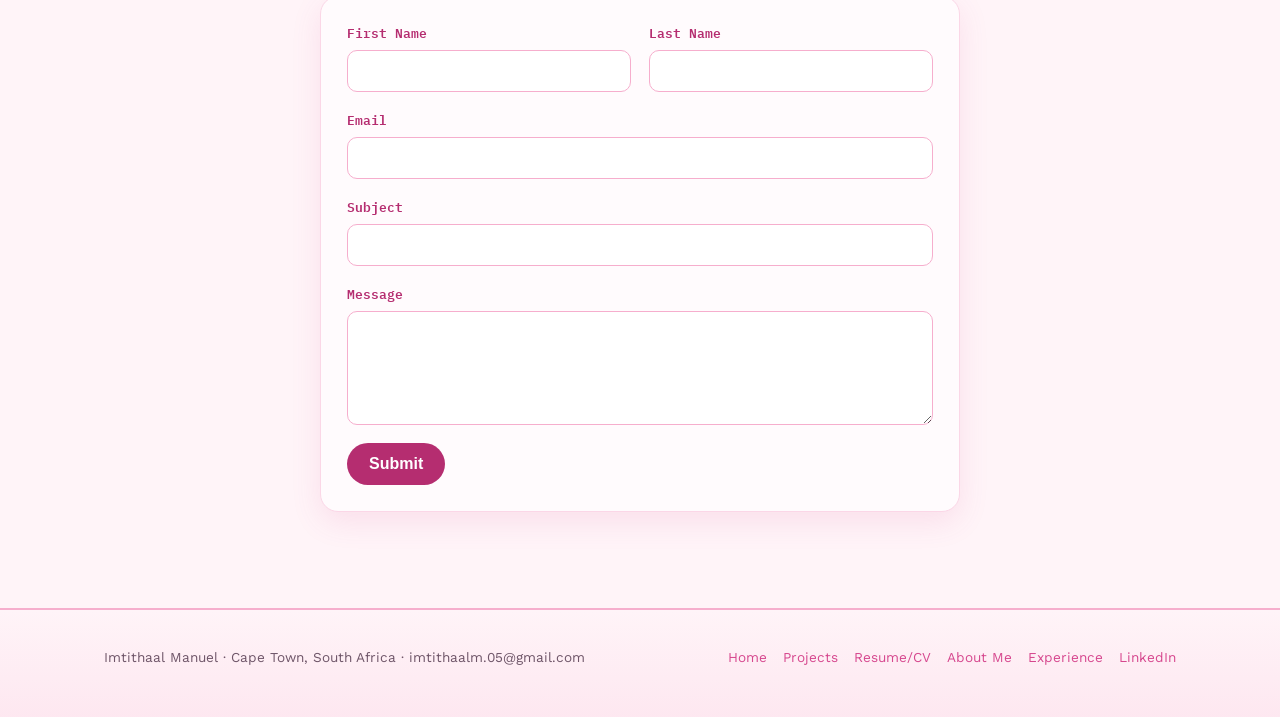
==== commit 6ed73de7: "js" ====
--- a/index.html
+++ b/index.html
@@ -103,7 +103,7 @@
       <span class="eyebrow">Get in touch</span>
       <h2>Contact Me</h2>
       <p class="lede" style="margin:0 auto;">
-        Have a question, an opportunity, or just want to say hi? Send me a message below.
+        Have a question or an opportunity. Please send me a message below.
       </p>
     </div>
 
